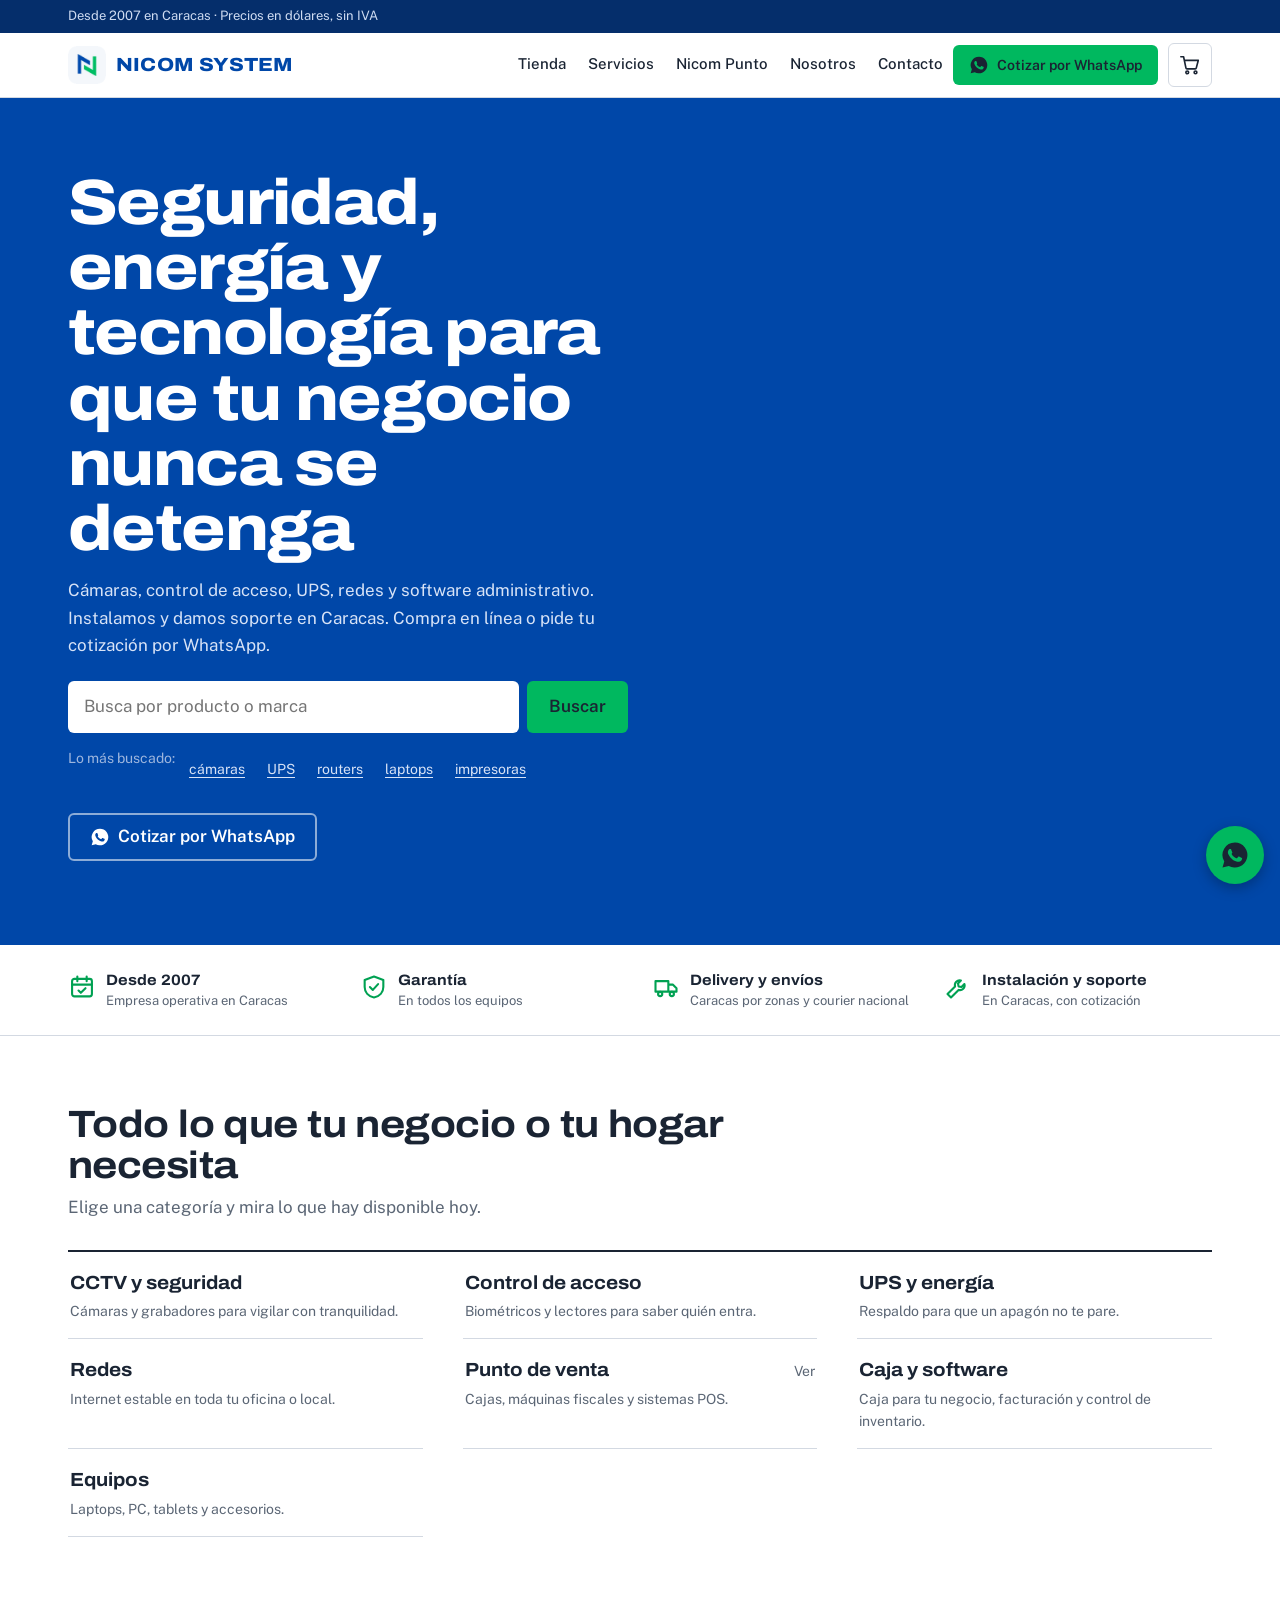
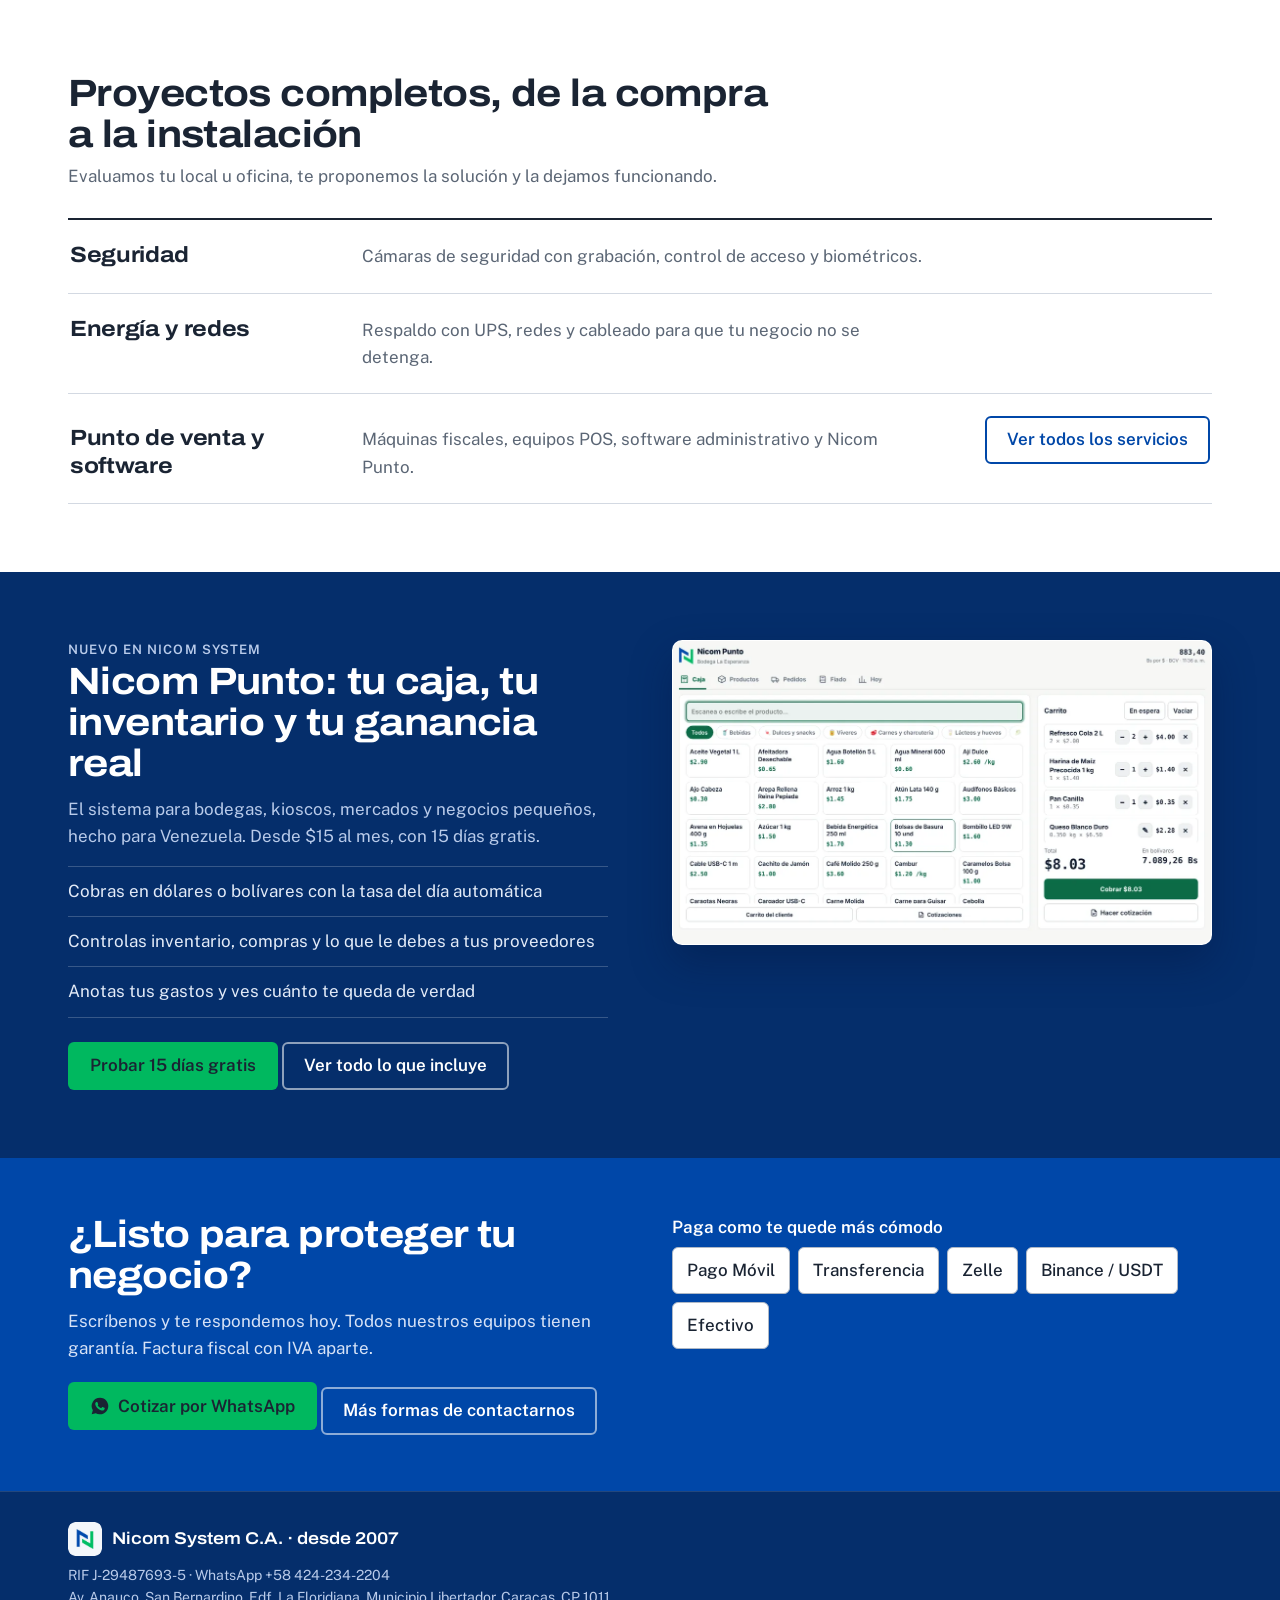
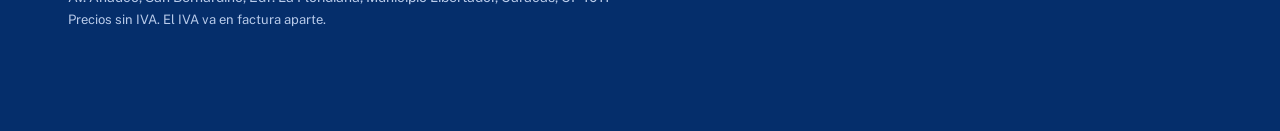
==== index.html @ 0c3a4e1d "Add files via upload" ====
<!DOCTYPE html>
<html lang="es">
<head>
<meta charset="utf-8">
<meta name="viewport" content="width=device-width, initial-scale=1">
<title>Cámaras de seguridad, UPS y control de acceso en Caracas | Nicom System</title>
<meta name="description" content="Venta e instalación de cámaras de seguridad, UPS, control de acceso biométrico, redes y punto de venta en Caracas. Compra en línea o cotiza por WhatsApp. Garantía y soporte.">
<link rel="canonical" href="https://nicomsystem.com/">
<meta property="og:type" content="website">
<meta property="og:title" content="Cámaras de seguridad, UPS y control de acceso en Caracas | Nicom System">
<meta property="og:description" content="Venta e instalación de cámaras de seguridad, UPS, control de acceso biométrico, redes y punto de venta en Caracas. Compra en línea o cotiza por WhatsApp. Garantía y soporte.">
<meta property="og:url" content="https://nicomsystem.com/">
<meta property="og:image" content="https://nicomsystem.com/img/logo-nicom.png">
<meta name="theme-color" content="#0047A8">
<!-- LOGOS: archivos en la carpeta img/ (reemplaza el archivo para cambiar el logo) -->
<link rel="icon" type="image/png" href="img/logo-nicom.png">
<link rel="apple-touch-icon" href="img/logo-nicom.png">
<link rel="preconnect" href="https://fonts.googleapis.com">
<link rel="preconnect" href="https://fonts.gstatic.com" crossorigin>
<link rel="stylesheet" href="https://fonts.googleapis.com/css2?family=Archivo:wdth,wght@100,500..800&family=Public+Sans:wght@400;500;600&display=swap">
<script type="application/ld+json">
{"@context":"https://schema.org","@type":"LocalBusiness","name":"Nicom System C.A.","url":"https://nicomsystem.com/","telephone":"+584242342204","taxID":"J-29487693-5","address":{"@type":"PostalAddress","streetAddress":"Av. Anauco, San Bernardino, Edf. La Floridiana","addressLocality":"Caracas","addressRegion":"Distrito Capital","postalCode":"1011","addressCountry":"VE"}}
</script>
<link rel="stylesheet" href="estilos.css?v=7">
<script>
/* Enlaces viejos con # (por ejemplo nicomsystem.com/#tienda) llevan a la página nueva */
(function(){var m={'#tienda':'tienda.html','#servicios':'servicios.html','#punto-de-venta':'servicios.html#punto-de-venta','#nicom-punto':'nicom-punto.html','#proyectos':'servicios.html','#nosotros':'nosotros.html','#pagos':'nosotros.html#pagos','#contacto':'nosotros.html#contacto'};
var t=m[location.hash];if(!t)return;var p=t.split('#');location.replace(p[0]+location.search+(p[1]?'#'+p[1]:''))})();
</script>
</head>
<body>
<div class="franja"><div class="wrap" id="franja">Desde 2007 en Caracas · Precios en dólares, sin IVA</div></div>

<!-- ===== ENCABEZADO ===== -->
<header class="top">
  <div class="wrap nav">
    <a class="brand" href="./" aria-label="Nicom System C.A., inicio"><img src="img/logo-nicom.png" alt="Logo de Nicom System" width="38" height="38">NICOM SYSTEM</a>
    <nav class="menu" aria-label="Principal">
      <a href="tienda.html">Tienda</a><a href="servicios.html">Servicios</a><a href="nicom-punto.html">Nicom Punto</a><a href="nosotros.html">Nosotros</a><a href="nosotros.html#contacto">Contacto</a>
    </nav>
    <a class="btn btn-verde btn-sm" data-wa="Hola Nicom System, quiero una cotización de: ____." href="#" rel="noopener"><svg class="wa" viewBox="0 0 24 24"><use href="#iwa"/></svg>Cotizar por WhatsApp</a>
    <button class="cart-btn" id="btnCarrito" aria-label="Ver pedido"><svg class="i" viewBox="0 0 24 24"><circle cx="9" cy="20" r="1.5"/><circle cx="18" cy="20" r="1.5"/><path d="M2 3h3l2.6 12.4a1 1 0 0 0 1 .8h9.2a1 1 0 0 0 1-.8L21 7H6"/></svg><b id="cartN" data-n="0"></b></button>
    <button class="burger" id="burger" aria-label="Abrir menú" aria-expanded="false"><svg class="i" viewBox="0 0 24 24"><path d="M3 6h18M3 12h18M3 18h18"/></svg></button>
  </div>
  <div class="mmenu" id="mmenu">
    <a href="tienda.html">Tienda</a><a href="servicios.html">Servicios</a><a href="nicom-punto.html">Nicom Punto</a><a href="nosotros.html">Nosotros</a><a href="nosotros.html#contacto">Contacto</a>
    <a class="btn btn-verde" data-wa="Hola Nicom System, quiero una cotización de: ____." href="#" rel="noopener">Cotizar por WhatsApp</a>
  </div>
</header>

<main id="inicio">

<!-- ===== HERO: el catálogo es lo primero que se ve ===== -->
<section class="hero azul">
  <div class="wrap hero-g">
    <div>
      <h1>Seguridad, energía y tecnología para que tu negocio nunca se detenga</h1>
      <p class="sub">Cámaras, control de acceso, UPS, redes y software administrativo. Instalamos y damos soporte en Caracas. Compra en línea o pide tu cotización por WhatsApp.</p>
      <form class="hs" id="formHero" role="search"><input id="qHero" type="search" placeholder="Busca por producto o marca" aria-label="Buscar en la tienda" maxlength="60"><button class="btn btn-verde" type="submit">Buscar</button></form>
      <div class="sug"><span>Lo más buscado:</span><button data-q="cámara">cámaras</button><button data-q="UPS">UPS</button><button data-q="router">routers</button><button data-q="laptop">laptops</button><button data-q="impresora">impresoras</button></div>
      <a class="btn btn-linea" data-wa="Hola Nicom System, quiero una cotización de: ____." href="#" rel="noopener"><svg class="wa" viewBox="0 0 24 24"><use href="#iwa"/></svg>Cotizar por WhatsApp</a>
    </div>
    <div class="colder">
      <div class="vit" id="vit" hidden>
        <button class="vit-img" id="vitImg" aria-label="Ver detalle del producto"></button>
        <div class="vit-b">
          <div class="vit-top"><span class="vit-cat" id="vitCat"></span><span class="vit-n" id="vitN"></span></div>
          <h2 id="vitNom"></h2>
          <div class="price" id="vitPrecio"></div>
          <div class="iva" id="vitIva"></div>
          <div class="vit-acc">
            <button class="btn btn-verde" id="vitAdd">Agregar al pedido</button>
            <button class="btn btn-borde vit-nav" id="vitPrev" aria-label="Producto anterior">&lsaquo;</button>
            <button class="btn btn-borde vit-nav" id="vitNext" aria-label="Producto siguiente">&rsaquo;</button>
          </div>
        </div>
      </div>
      <div class="lista-p" id="listaP" hidden>
        <h2>Bajaron de precio</h2>
        <div id="listaPItems"></div>
      </div>
    </div>
  </div>
</section>

<!-- ===== GARANTÍA Y SERVICIO ===== -->
<section class="ben" aria-label="Por qué comprar en Nicom System">
  <div class="wrap ben-g">
    <div class="b"><svg class="i" viewBox="0 0 24 24"><rect x="3.500" y="5" width="17" height="15" rx="2"/><path d="M3.500 10h17M8 3v4M16 3v4M9 15l2 2 4-4"/></svg><div><strong>Desde 2007</strong><span>Empresa operativa en Caracas</span></div></div>
    <div class="b"><svg class="i" viewBox="0 0 24 24"><path d="M12 3l8 3v6c0 4.5-3.2 8-8 9-4.8-1-8-4.5-8-9V6z"/><path d="M8.5 12l2.5 2.5 4.5-5"/></svg><div><strong>Garantía</strong><span>En todos los equipos</span></div></div>
    <div class="b"><svg class="i" viewBox="0 0 24 24"><path d="M3 7h11v9H3zM14 10h4l3 3v3h-7z"/><circle cx="7" cy="18" r="1.800"/><circle cx="17" cy="18" r="1.800"/></svg><div><strong>Delivery y envíos</strong><span>Caracas por zonas y courier nacional</span></div></div>
    <div class="b"><svg class="i" viewBox="0 0 24 24"><path d="M14.500 6.500a4 4 0 0 0-5 5L3 18l3 3 6.500-6.500a4 4 0 0 0 5-5l-2.500 2.500-2.500-.5-.5-2.500z"/></svg><div><strong>Instalación y soporte</strong><span>En Caracas, con cotización</span></div></div>
  </div>
</section>

<!-- ===== ÍNDICE DE CATEGORÍAS ===== -->
<section id="categorias">
  <div class="wrap">
    <div class="sec-head"><h2>Todo lo que tu negocio o tu hogar necesita</h2><p>Elige una categoría y mira lo que hay disponible hoy.</p></div>
    <div class="indice" id="indice">
      <button class="idx" data-cat="Cámaras y CCTV"><span><span class="nm">CCTV y seguridad</span><span class="nt">Cámaras y grabadores para vigilar con tranquilidad.</span></span><span class="ct" id="n0"></span></button>
      <button class="idx" data-cat="Control de acceso"><span><span class="nm">Control de acceso</span><span class="nt">Biométricos y lectores para saber quién entra.</span></span><span class="ct" id="n1"></span></button>
      <button class="idx" data-cat="UPS y energía"><span><span class="nm">UPS y energía</span><span class="nt">Respaldo para que un apagón no te pare.</span></span><span class="ct" id="n2"></span></button>
      <button class="idx" data-cat="Redes"><span><span class="nm">Redes</span><span class="nt">Internet estable en toda tu oficina o local.</span></span><span class="ct" id="n3"></span></button>
      <a class="idx" href="servicios.html#punto-de-venta"><span><span class="nm">Punto de venta</span><span class="nt">Cajas, máquinas fiscales y sistemas POS.</span></span><span class="ct">Ver</span></a>
      <button class="idx" data-cat="Software y licencias"><span><span class="nm">Caja y software</span><span class="nt">Caja para tu negocio, facturación y control de inventario.</span></span><span class="ct" id="n4"></span></button>
      <button class="idx" data-cat="Laptops"><span><span class="nm">Equipos</span><span class="nt">Laptops, PC, tablets y accesorios.</span></span><span class="ct" id="n5"></span></button>
    </div>
  </div>
</section>

<!-- ===== DESTACADOS (con foto) ===== -->
<section class="banda" id="destacados">
  <div class="wrap">
    <div class="sec-head"><h2>Productos destacados</h2><p>Precios sin IVA. El IVA va en factura aparte.</p></div>
    <div class="grid" id="gridDest"><div class="skel"></div><div class="skel"></div><div class="skel"></div><div class="skel"></div></div>
  </div>
</section>

<!-- ===== SERVICIOS (resumen) ===== -->
<section id="servicios">
  <div class="wrap">
    <div class="sec-head"><h2>Proyectos completos, de la compra a la instalación</h2><p>Evaluamos tu local u oficina, te proponemos la solución y la dejamos funcionando.</p></div>
    <div class="filas">
      <div class="fila"><h3>Seguridad</h3><p>Cámaras de seguridad con grabación, control de acceso y biométricos.</p></div>
      <div class="fila"><h3>Energía y redes</h3><p>Respaldo con UPS, redes y cableado para que tu negocio no se detenga.</p></div>
      <div class="fila"><h3>Punto de venta y software</h3><p>Máquinas fiscales, equipos POS, software administrativo y Nicom Punto.</p><a class="btn btn-borde" href="servicios.html">Ver todos los servicios</a></div>
    </div>
  </div>
</section>


<!-- ===== NICOM PUNTO (destacado) ===== -->
<section class="azul-o punto-dest">
  <div class="wrap dos">
    <div>
      <p class="kick">Nuevo en Nicom System</p>
      <h2>Nicom Punto: tu caja, tu inventario y tu ganancia real</h2>
      <p style="margin-top:12px">El sistema para bodegas, kioscos, mercados y negocios pequeños, hecho para Venezuela. Desde $15 al mes, con 15 días gratis.</p>
      <ul class="lista">
        <li>Cobras en dólares o bolívares con la tasa del día automática</li>
        <li>Controlas inventario, compras y lo que le debes a tus proveedores</li>
        <li>Anotas tus gastos y ves cuánto te queda de verdad</li>
      </ul>
      <a class="btn btn-verde" href="https://punto.nicomsystem.com" rel="noopener">Probar 15 días gratis</a>
      <a class="btn btn-linea" href="nicom-punto.html">Ver todo lo que incluye</a>
    </div>
    <div class="shot-hero"><img src="img/pc-caja.webp" width="1100" height="619" loading="lazy" alt="Pantalla de caja de Nicom Punto"></div>
  </div>
</section>


<!-- ===== PAGOS Y CONTACTO ===== -->
<section class="azul cta">
  <div class="wrap dos">
    <div>
      <h2>¿Listo para proteger tu negocio?</h2>
      <p style="margin:12px 0 20px;color:#D7E3F7">Escríbenos y te respondemos hoy. Todos nuestros equipos tienen garantía. Factura fiscal con IVA aparte.</p>
      <a class="btn btn-verde" data-wa="Hola Nicom System, quiero una cotización de: ____." href="#" rel="noopener"><svg class="wa" viewBox="0 0 24 24"><use href="#iwa"/></svg>Cotizar por WhatsApp</a>
      <a class="btn btn-linea" href="nosotros.html#contacto">Más formas de contactarnos</a>
    </div>
    <div>
      <p style="font-weight:600;color:#fff">Paga como te quede más cómodo</p>
      <div class="pagos"><span class="pago">Pago Móvil</span><span class="pago">Transferencia</span><span class="pago">Zelle</span><span class="pago">Binance / USDT</span><span class="pago">Efectivo</span></div>
    </div>
  </div>
</section>

</main>

<footer>
  <div class="wrap">
    <div class="fbrand"><img src="img/logo-nicom.png" alt="" width="34" height="34" loading="lazy">Nicom System C.A. · desde 2007</div>
    RIF J-29487693-5 · WhatsApp +58 424-234-2204<br>
    Av. Anauco, San Bernardino, Edf. La Floridiana, Municipio Libertador, Caracas, CP 1011<br>
    <span style="font-size:13px">Precios sin IVA. El IVA va en factura aparte.</span>
  </div>
</footer>

<a class="fwa" data-wa="Hola Nicom System, quiero una cotización de: ____." href="#" rel="noopener" aria-label="Escribir por WhatsApp"><svg class="wa" viewBox="0 0 24 24"><use href="#iwa"/></svg></a>

<svg width="0" height="0" style="position:absolute" aria-hidden="true"><symbol id="iwa" viewBox="0 0 24 24"><path d="M12 2a10 10 0 0 0-8.6 15.1L2 22l5-1.3A10 10 0 1 0 12 2zm5.2 14.2c-.2.6-1.3 1.2-1.8 1.2-.5.1-1 .2-3.3-.7-2.8-1.1-4.6-4-4.7-4.2-.1-.2-1.1-1.5-1.1-2.8 0-1.3.7-1.9.9-2.2.2-.3.5-.3.7-.3h.5c.2 0 .4 0 .6.5.2.6.8 2 .8 2.1.1.1.1.3 0 .4l-.3.5c-.1.2-.3.3-.1.6.2.3.7 1.2 1.5 1.9 1 .9 1.9 1.2 2.2 1.3.3.1.4.1.6-.1.2-.2.7-.8.9-1.1.2-.3.4-.2.6-.1l1.9.9c.3.1.5.2.5.3.1.1.1.6-.1 1.2z"/></symbol></svg>

<!-- ===== CARRITO ===== -->
<div class="ov" id="ov"></div>
<aside class="drawer" id="drawer" aria-label="Tu pedido" aria-hidden="true">
  <header><h2 style="font-size:20px">Tu pedido</h2><button class="x" id="cerrarCarrito" aria-label="Cerrar">×</button></header>
  <div class="items" id="items"></div>
  <div class="foot" id="footCarrito">
    <div class="tot"><span>Total</span><span id="totUsd">$0.00</span></div>
    <div class="iva" id="totBs" style="margin-top:2px"></div>
    <div class="iva">Precios sin IVA. El IVA va en factura aparte.</div>
    <button class="btn btn-azul" id="btnPagar">Solicitar mi pedido</button>
    <button class="btn btn-borde" id="btnVaciar" style="min-height:40px;font-size:14px">Vaciar pedido</button>
  </div>
</aside>

<!-- ===== MODAL DE PAGO ===== -->
<dialog id="dlgPago"><div class="dg co">
  <button class="x" data-close aria-label="Cerrar">×</button>
  <h2>Confirma tu pedido</h2>
  <div class="iva" id="resPago"></div>
  <label for="pNombre" style="font-size:14px;font-weight:600;display:block;margin-top:14px">Tu nombre</label>
  <input id="pNombre" autocomplete="name" maxlength="80" placeholder="Para identificar tu pedido">
  <label for="pTel" style="font-size:14px;font-weight:600;display:block;margin-top:12px">Tu WhatsApp</label>
  <input id="pTel" type="tel" inputmode="tel" autocomplete="tel" maxlength="20" placeholder="Ej: 0424 234 2204">
  <p style="font-weight:600;margin-top:12px">¿Cómo lo recibes?</p>
  <div class="metodos" id="entregas">
    <label><input type="radio" name="entrega" value="delivery" checked>Delivery en Caracas</label>
    <label><input type="radio" name="entrega" value="courier">Envío nacional por courier</label>
  </div>
  <label for="pZona" id="lblZona" style="font-size:14px;font-weight:600;display:block">Zona o urbanización en Caracas</label>
  <input id="pZona" maxlength="100" placeholder="Ej: San Bernardino">
  <div class="err" id="ePago" style="color:#B3261E"></div>
  <p style="font-weight:600;margin-top:8px">¿Cómo prefieres pagar?</p>
  <div class="metodos" id="metodos">
    <label><input type="radio" name="metodo" value="Pago Móvil" checked>Pago Móvil</label>
    <label><input type="radio" name="metodo" value="Transferencia">Transferencia nacional</label>
    <label><input type="radio" name="metodo" value="Zelle">Zelle</label>
    <label><input type="radio" name="metodo" value="Binance / USDT">Binance P2P / USDT</label>
    <label><input type="radio" name="metodo" value="Efectivo">Efectivo</label>
  </div>
  <p class="iva"><strong>No pagas ahora.</strong> Te respondemos por WhatsApp con la disponibilidad, el tiempo de entrega y el monto exacto en Bs. a la tasa BCV del día. Solo pagas cuando tú lo confirmes.</p>
  <button class="btn btn-verde" id="btnEnviar" style="width:100%;margin-top:14px;white-space:normal"><svg class="wa" viewBox="0 0 24 24"><use href="#iwa"/></svg>Enviar solicitud por WhatsApp</button>
</div></dialog>

<!-- ===== MODAL DE PRODUCTO ===== -->
<dialog id="dlgProd"><div class="dg" id="prodBody"></div></dialog>

<div class="toast" id="toast" role="status"></div>

<script src="nicom.js?v=8" defer></script>
</body>
</html>
---- estilos.css ----
/* Paleta tomada del logo: azul y verde de la N. */
:root{--azul:#0047A8;--azul-o:#052E6B;--verde:#00B85F;--verde-o:#00A152;--tinta:#1A2433;--gris:#5B6675;--linea:#D3D9E2;--banda:#EEF2F7;--blanco:#fff;--ambar-f:#FFE9B8;--ambar-t:#6B4200}
*{box-sizing:border-box;margin:0;padding:0}
html{scroll-behavior:smooth;scroll-padding-top:72px}
body{font-family:"Public Sans",system-ui,-apple-system,"Segoe UI",sans-serif;font-size:16px;line-height:1.6;color:var(--tinta);background:var(--blanco);-webkit-font-smoothing:antialiased}
img{max-width:100%;display:block}
h1,h2,h3,.tit{font-family:Archivo,"Public Sans",system-ui,sans-serif;font-stretch:112%;font-weight:700;line-height:1.08;letter-spacing:-.015em}
h1{font-size:32px;overflow-wrap:break-word;font-weight:800;line-height:1.02;letter-spacing:-.025em}
h2{font-size:28px}h3{font-size:19px;line-height:1.25}
a{color:inherit}button{font:inherit;cursor:pointer}
.wrap{max-width:1180px;margin:0 auto;padding:0 18px}
section{padding:44px 0}
.banda{background:var(--banda)}
.azul{background:var(--azul);color:#fff}
.azul-o{background:var(--azul-o);color:#E3EBF8}
.azul h1,.azul h2,.azul-o h2,.azul-o h3{color:#fff}
.sec-head{max-width:700px;margin-bottom:28px}
.sec-head p{color:var(--gris);margin-top:8px}
.azul-o .sec-head p,.azul-o p{color:#B9CBEA}
.btn{display:inline-flex;align-items:center;justify-content:center;gap:8px;min-height:48px;padding:0 20px;border-radius:6px;border:2px solid transparent;font-weight:600;text-decoration:none;transition:background .15s,color .15s;white-space:nowrap;text-align:center}
.btn-azul{background:var(--azul);color:#fff}.btn-azul:hover{background:var(--azul-o)}
.btn-verde{background:var(--verde);color:var(--tinta)}.btn-verde:hover{background:var(--verde-o)}
.btn-borde{border-color:var(--azul);color:var(--azul);background:transparent}.btn-borde:hover{background:var(--azul);color:#fff}
.btn-blanco{background:#fff;color:var(--azul)}.btn-blanco:hover{background:var(--banda)}
.btn-linea{border-color:rgba(255,255,255,.55);color:#fff;background:transparent}.btn-linea:hover{background:rgba(255,255,255,.12)}
.btn-sm{min-height:40px;padding:0 14px;font-size:14px}
:focus-visible{outline:3px solid var(--verde);outline-offset:2px}
svg.wa{width:20px;height:20px;fill:currentColor;flex:none}
svg.i{width:22px;height:22px;fill:none;stroke:currentColor;stroke-width:1.8;stroke-linecap:round;stroke-linejoin:round;flex:none}
/* franja superior con la tasa */
.franja{background:var(--azul-o);color:#CFDCF2;font-size:13px;padding:6px 0}
/* encabezado */
header.top{position:sticky;top:0;z-index:50;background:#fff;border-bottom:1px solid var(--linea)}
.nav{display:flex;align-items:center;gap:10px;height:64px}.cart-btn,.burger{flex:none;min-width:44px}
.brand{display:flex;align-items:center;gap:10px;text-decoration:none;margin-right:auto;font-family:Archivo,sans-serif;font-stretch:112%;font-weight:800;font-size:19px;letter-spacing:.01em;color:var(--azul)}
.brand img{width:38px;height:38px;border-radius:8px}
.menu{display:none;gap:22px}
.menu a{text-decoration:none;font-size:15px;font-weight:500;color:var(--tinta);padding:6px 0;border-bottom:2px solid transparent}
.menu a:hover{border-color:var(--verde)}
.cart-btn{position:relative;background:#fff;border:1px solid var(--linea);color:var(--tinta);border-radius:6px;width:44px;height:44px;display:grid;place-items:center}
.cart-btn b{position:absolute;top:-7px;right:-7px;background:var(--azul);color:#fff;font-size:12px;min-width:20px;height:20px;border-radius:10px;display:grid;place-items:center;padding:0 5px}
.cart-btn b[data-n="0"]{display:none}
.burger{background:#fff;border:1px solid var(--linea);color:var(--tinta);width:44px;height:44px;border-radius:6px;display:grid;place-items:center}
.nav .btn-verde{display:none}
.mmenu{display:none;background:#fff;padding:4px 18px 16px;border-bottom:1px solid var(--linea)}
.mmenu.open{display:block}
.mmenu a{display:block;padding:13px 0;text-decoration:none;border-bottom:1px solid var(--linea);font-weight:500}
.mmenu .btn{margin-top:12px;width:100%;border:0}
/* hero */
.hero{padding:44px 0 52px}
.hero-g{display:grid;gap:32px;grid-template-columns:minmax(0,1fr)}.hero-g>*{min-width:0}
.hero p.sub{font-size:17px;color:#D7E3F7;max-width:560px;margin:16px 0 22px}
.hs{display:flex;gap:8px;max-width:560px}
.hs input{flex:1;min-width:0;min-height:52px;border:0;border-radius:6px;padding:0 16px;font:inherit;color:var(--tinta)}
.hs .btn{min-height:52px}
.sug{display:flex;flex-wrap:wrap;gap:6px 14px;margin:14px 0 22px;font-size:14px}
.sug button{background:none;border:0;color:#D7E3F7;text-decoration:underline;text-underline-offset:3px;padding:0 8px;min-height:44px}.sug{gap:0 6px}
.sug span{color:#9DB6DE}
.lista-p{background:#fff;color:var(--tinta);border-radius:8px;padding:6px 18px 10px;align-self:start}
.lista-p h2{color:var(--tinta);font-size:17px;padding:14px 0 8px;border-bottom:2px solid var(--tinta)}
.pl{display:grid;grid-template-columns:1fr auto;gap:12px;width:100%;text-align:left;background:none;border:0;border-bottom:1px solid var(--linea);padding:12px 0;align-items:baseline}
.pl:last-child{border-bottom:0}
.pl .pn{font-size:14px;line-height:1.35;display:-webkit-box;-webkit-line-clamp:2;-webkit-box-orient:vertical;overflow:hidden}
.pl .pp{font-family:Archivo,sans-serif;font-weight:700;font-variant-numeric:tabular-nums;white-space:nowrap;text-align:right}
.pl .pp s{display:block;font-weight:400;font-size:12px;color:var(--gris)}
.pl:hover .pn{text-decoration:underline}
.colder{align-self:start;min-width:0}
.vit{background:#fff;color:var(--tinta);border-radius:8px;overflow:hidden}
.vit-img{display:grid;place-items:center;width:100%;aspect-ratio:4/3;background:#fff;border:0;padding:18px;cursor:pointer}
.vit-img img{width:100%;height:100%;object-fit:contain}
.vit-b{padding:16px 18px 18px;border-top:4px solid var(--verde)}
.vit-top{display:flex;justify-content:space-between;gap:10px;font-size:13px;color:var(--gris)}
.vit-b h2{color:var(--tinta);font-size:19px;line-height:1.25;margin:6px 0 2px;display:-webkit-box;-webkit-line-clamp:2;-webkit-box-orient:vertical;overflow:hidden}
.vit-b .price{font-size:30px}
.vit-acc{display:flex;gap:8px;margin-top:14px}
.vit-acc .vit-nav{min-width:48px;padding:0;font-size:26px;line-height:1}
.vit-acc #vitAdd{flex:1}
.ben{padding:26px 0;background:#fff;border-bottom:1px solid var(--linea)}
.ben-g{display:grid;grid-template-columns:1fr 1fr;gap:18px 14px}
.ben .b{display:flex;gap:10px;align-items:flex-start}
.ben .b svg{color:var(--verde-o);width:28px;height:28px;margin-top:2px}
.ben .b strong{display:block;font-family:Archivo,sans-serif;font-stretch:108%;font-size:15px;line-height:1.25}
.ben .b span{display:block;font-size:13px;color:var(--gris);line-height:1.35;margin-top:2px}
@media(min-width:900px){.ben-g{grid-template-columns:repeat(4,1fr);gap:24px}.vit-b h2{font-size:22px}}
/* índice de categorías */
.indice{display:grid;gap:0 40px;border-top:2px solid var(--tinta)}
.idx{display:flex;justify-content:space-between;align-items:baseline;gap:12px;width:100%;text-align:left;background:none;border:0;border-bottom:1px solid var(--linea);padding:16px 2px;text-decoration:none;color:inherit}
.idx .nm{font-family:Archivo,sans-serif;font-stretch:108%;font-weight:700;font-size:19px}
.idx .nt{font-size:14px;color:var(--gris);display:block;font-weight:400;font-family:"Public Sans",sans-serif;margin-top:2px}
.idx .ct{font-size:14px;color:var(--gris);font-variant-numeric:tabular-nums;white-space:nowrap}
.idx:hover{background:var(--banda)}
.idx:hover .nm{color:var(--azul)}
/* productos: rejilla con líneas compartidas, como un catálogo impreso */
.grid{display:grid;grid-template-columns:repeat(2,1fr);border-top:1px solid var(--linea);border-left:1px solid var(--linea);background:#fff}
.card{border-right:1px solid var(--linea);border-bottom:1px solid var(--linea);display:flex;flex-direction:column;min-width:0}
.card-img{aspect-ratio:1/1;background:#fff;border:0;display:grid;place-items:center;position:relative;padding:14px;width:100%}
.card-img img{width:100%;height:100%;object-fit:contain}
.card-img img.phl{width:44%;height:auto;opacity:.18;filter:grayscale(1)}
.tag{position:absolute;top:8px;left:8px;font-size:12px;font-weight:600;padding:2px 8px;border-radius:3px;background:var(--ambar-f);color:var(--ambar-t)}
.tag.gris{background:var(--banda);color:var(--gris)}
.card-b{padding:4px 12px 14px;display:flex;flex-direction:column;gap:3px;flex:1}
.card .cat{font-size:13px;color:var(--gris)}
.card h3{font-family:"Public Sans",sans-serif;font-stretch:100%;font-weight:600;font-size:14px;line-height:1.35;letter-spacing:0;display:-webkit-box;-webkit-line-clamp:2;-webkit-box-orient:vertical;overflow:hidden;min-height:38px;cursor:pointer}
.price{font-family:Archivo,sans-serif;font-stretch:108%;font-weight:800;font-size:22px;margin-top:6px;font-variant-numeric:tabular-nums;letter-spacing:-.01em}
.price s{font-family:"Public Sans",sans-serif;font-weight:400;font-size:13px;color:var(--gris);margin-left:6px}
.iva{font-size:12.500px;color:var(--gris);line-height:1.35}
.card .btn{width:100%;min-height:42px;font-size:14px;padding:0 8px;white-space:normal;margin-top:10px}
/* tienda */
.tools{display:flex;flex-direction:column;gap:10px;margin-bottom:16px}
.search{display:flex;gap:8px}.search input{flex:1;min-width:0}
.search input,.f input,.f select,.f textarea,.co input,.co select,.co textarea,#selCat{font:inherit;width:100%;min-height:48px;border:1px solid #AEB8C6;border-radius:6px;padding:0 14px;background:#fff;color:var(--tinta)}
.f textarea{padding:12px 14px;min-height:96px;resize:vertical}
.chips{display:flex;gap:6px;overflow-x:auto;padding-bottom:8px;scrollbar-width:thin}
.chip{flex:none;border:1px solid #AEB8C6;background:#fff;border-radius:6px;padding:8px 14px;font-size:14px;min-height:40px;font-weight:500}
.chip.on{background:var(--azul);color:#fff;border-color:var(--azul)}
.estado{color:var(--gris);font-size:14px;margin:6px 0 14px}
.vacio{border:1px dashed #AEB8C6;padding:30px 18px;text-align:center;color:var(--gris);background:#fff}
.vacio .btn{margin-top:14px}
.mas{text-align:center;margin-top:24px}
.skel{height:300px;background:linear-gradient(90deg,#E6EBF2,#F3F6FA,#E6EBF2);background-size:200% 100%;animation:sk 1.3s infinite;border-right:1px solid #fff;border-bottom:1px solid #fff}
@keyframes sk{to{background-position:-200% 0}}
/* qué necesitas */
.probs{border-top:2px solid var(--tinta);max-width:860px}
details.prob{border-bottom:1px solid var(--linea)}
details.prob summary{cursor:pointer;list-style:none;display:flex;justify-content:space-between;gap:16px;align-items:center;padding:18px 2px;font-family:Archivo,sans-serif;font-stretch:108%;font-weight:700;font-size:19px}
details.prob summary::-webkit-details-marker{display:none}
details.prob summary:after{content:"+";font-size:26px;color:var(--azul);line-height:1;font-weight:500}
details.prob[open] summary:after{content:"−"}
.pb{padding:0 2px 20px;max-width:620px}
.pb p{color:var(--gris)}
.pa{display:flex;flex-wrap:wrap;gap:10px;margin-top:14px}
/* texto en columnas */
.dos{display:grid;gap:28px}
.lista{list-style:none;margin:18px 0 24px;border-top:1px solid var(--linea)}
.lista li{padding:11px 0;border-bottom:1px solid var(--linea)}
.azul-o .lista,.azul-o .lista li{border-color:rgba(255,255,255,.2)}
/* punto de venta */
.filas{border-top:2px solid var(--tinta)}
.fila{display:grid;gap:8px;padding:22px 2px;border-bottom:1px solid var(--linea)}
.fila p{color:var(--gris);max-width:560px}
.fila .btn{justify-self:start;margin-top:6px}
/* pasos */
.pasos{display:grid;gap:0;counter-reset:p;border-top:2px solid var(--tinta)}
.paso{padding:20px 2px 20px 50px;border-bottom:1px solid var(--linea);position:relative}
.paso:before{counter-increment:p;content:counter(p);position:absolute;left:2px;top:18px;font-family:Archivo,sans-serif;font-weight:800;font-size:26px;color:var(--azul);font-variant-numeric:tabular-nums}
.paso h3{margin-bottom:4px}.paso p{color:var(--gris)}
.pagos{display:flex;flex-wrap:wrap;gap:8px;margin-top:6px}
.pago{border:1px solid #AEB8C6;border-radius:6px;padding:9px 14px;font-weight:500;background:#fff}
/* nosotros */
.lockup{display:flex;align-items:center;gap:14px;margin-bottom:16px}
.lockup img{width:64px;height:64px;border-radius:12px}
.lk1{display:block;font-family:Archivo,sans-serif;font-stretch:112%;font-weight:800;font-size:26px;line-height:1.1;color:var(--azul)}
.lk2{display:block;font-size:14px;color:var(--gris);margin-top:2px}
/* faq */
details.faq{border-bottom:1px solid var(--linea)}
.faqs{border-top:2px solid var(--tinta);max-width:800px}
details.faq summary{cursor:pointer;font-weight:600;padding:16px 2px;list-style:none;display:flex;justify-content:space-between;gap:12px}
details.faq summary::-webkit-details-marker{display:none}
details.faq summary:after{content:"+";color:var(--azul);font-size:22px;line-height:1}
details.faq[open] summary:after{content:"−"}
details.faq p{padding:0 2px 16px;color:var(--gris)}
/* contacto */
.f{display:grid;gap:12px}
.f label{font-size:14px;font-weight:600;display:block;margin-bottom:4px}
.err{color:#FFD2D2;font-size:13px;min-height:18px}
.contacto-datos{list-style:none;margin-top:18px;border-top:1px solid rgba(255,255,255,.25)}
.contacto-datos li a{display:inline-block;padding:8px 0}.contacto-datos li{padding:6px 0;border-bottom:1px solid rgba(255,255,255,.25);color:#E3EBF8}
footer{background:var(--azul-o);color:#B9CBEA;padding:30px 0 100px;font-size:14px;border-top:1px solid rgba(255,255,255,.12)}
footer a{color:#fff;display:inline-block;padding:10px 0}
.fbrand{display:flex;align-items:center;gap:10px;margin-bottom:8px;color:#fff;font-weight:600;font-family:Archivo,sans-serif;font-stretch:112%;font-size:17px}
.fbrand img{width:34px;height:34px;border-radius:7px}
.fwa{position:fixed;right:16px;bottom:16px;z-index:60;width:58px;height:58px;border-radius:50%;background:var(--verde);color:var(--tinta);display:grid;place-items:center;box-shadow:0 4px 14px rgba(0,0,0,.28);text-decoration:none}
.fwa svg{width:30px;height:30px}
/* carrito y modales */
.ov{position:fixed;inset:0;background:rgba(5,30,70,.55);z-index:70;display:none}
.ov.open{display:block}
.drawer{position:fixed;top:0;right:0;bottom:0;width:min(420px,100%);background:#fff;z-index:80;transform:translateX(100%);transition:transform .22s;display:flex;flex-direction:column}
.drawer.open{transform:none}
.drawer header{display:flex;justify-content:space-between;align-items:center;padding:14px 16px;border-bottom:2px solid var(--tinta)}
.x{background:transparent;border:0;font-size:28px;line-height:1;width:44px;height:44px;color:var(--gris)}
.items{flex:1;overflow:auto;padding:4px 16px}
.it{display:grid;grid-template-columns:56px 1fr auto;gap:12px;padding:12px 0;border-bottom:1px solid var(--linea);align-items:center}
.it .im{width:56px;height:56px;border:1px solid var(--linea);display:grid;place-items:center;overflow:hidden}
.it .im img{width:100%;height:100%;object-fit:contain}
.it .im img.phl{width:60%;opacity:.2;filter:grayscale(1)}
.it .n{font-size:13px;line-height:1.3;display:-webkit-box;-webkit-line-clamp:2;-webkit-box-orient:vertical;overflow:hidden}
.q{display:flex;align-items:center;gap:6px;margin-top:6px}
.q button{width:32px;height:32px;border:1px solid #AEB8C6;background:#fff;border-radius:6px}
.q .del{border:0;color:#B3261E;width:auto;padding:0 6px;font-size:12px}
.foot{padding:16px;border-top:2px solid var(--tinta)}
.tot{display:flex;justify-content:space-between;font-family:Archivo,sans-serif;font-weight:800;font-size:21px;font-variant-numeric:tabular-nums}
.foot .btn{width:100%;margin-top:12px}
dialog{border:0;border-radius:8px;padding:0;width:min(560px,calc(100% - 24px));max-height:92vh;overflow:auto;color:var(--tinta)}
dialog::backdrop{background:rgba(5,30,70,.55)}
.dg{padding:20px}
.dg h2{font-size:22px;margin-bottom:12px;padding-right:40px}
dialog .x{position:absolute;right:6px;top:6px}
.metodos{display:grid;gap:8px;margin:12px 0}
.metodos label{display:flex;gap:10px;align-items:center;border:1px solid #AEB8C6;border-radius:6px;padding:12px 14px;cursor:pointer;min-height:48px}
.metodos input{width:18px;height:18px;min-height:0;accent-color:var(--azul)}
.metodos label:has(input:checked){border-color:var(--azul);background:#EAF1FB}
.gal{display:flex;gap:8px;overflow-x:auto;margin-top:8px}
.gal img{width:56px;height:56px;object-fit:contain;border:1px solid var(--linea);cursor:pointer;flex:none}
.big{aspect-ratio:4/3;display:grid;place-items:center;background:#fff;border:1px solid var(--linea)}
.big img{max-height:100%;max-width:100%;object-fit:contain}
.big img.phl{width:30%;opacity:.18;filter:grayscale(1)}
.spec{font-size:14px;margin-top:12px}
.spec div{display:flex;justify-content:space-between;gap:12px;padding:7px 0;border-bottom:1px solid var(--linea)}
.spec span:first-child{color:var(--gris)}
.spec span:last-child{text-align:right;font-weight:600}
.spec-t{font-size:15px;margin:20px 0 0}
.desc{font-size:14px;color:#3C4757;margin-top:12px;white-space:pre-line}
.toast{position:fixed;left:50%;bottom:90px;transform:translateX(-50%);background:var(--tinta);color:#fff;padding:10px 18px;border-radius:6px;z-index:90;font-size:14px;opacity:0;pointer-events:none;transition:opacity .2s}
.toast.on{opacity:1}
@media(min-width:640px){.grid{grid-template-columns:repeat(3,1fr)}.indice{grid-template-columns:1fr 1fr}.tools{flex-direction:row;align-items:center}.tools .search{flex:1;min-width:0}.tools #selCat{width:auto;flex:0 0 240px}}
@media(min-width:900px){h1{font-size:64px}h2{font-size:38px}h3{font-size:22px}body{font-size:17px}section{padding:68px 0}.hero{padding:72px 0 84px}.hero-g{grid-template-columns:minmax(0,1.25fr) minmax(0,1fr);gap:56px;align-items:center}.menu{display:flex}.burger,.mmenu{display:none!important}.nav .btn-verde{display:inline-flex}.grid{grid-template-columns:repeat(4,1fr)}.dos{grid-template-columns:1fr 1fr;gap:64px;align-items:start}.fila{grid-template-columns:260px 1fr auto;gap:32px;align-items:baseline}.fila .btn{margin-top:0}.pasos{grid-template-columns:repeat(3,1fr);border-top:2px solid var(--tinta)}.paso{border-bottom:0;padding:22px 24px 8px 0}.paso:before{position:static;display:block;margin-bottom:8px}.indice{grid-template-columns:1fr 1fr 1fr}}
@media(prefers-reduced-motion:reduce){*{animation:none!important;transition:none!important;scroll-behavior:auto!important}}
.menu a[aria-current=page]{border-color:var(--verde)}.mmenu a[aria-current=page]{font-weight:700}
section.cab{padding:34px 0 30px;background:var(--azul);color:#fff}
.cab h1{font-size:clamp(30px,6vw,46px);color:#fff}.cab p{color:#D7E3F7;margin-top:10px;max-width:640px}
.cab-g{display:grid;gap:22px;align-items:center}
.cab-datos{list-style:none;margin:18px 0 0;padding:0;display:flex;flex-wrap:wrap;gap:8px 22px}
.cab-datos li{display:flex;align-items:center;gap:8px;font-weight:600;font-size:15px;color:#fff}
.cab-datos svg{width:18px;height:18px;flex:none;fill:none;stroke:#3DDC84;stroke-width:2.4;stroke-linecap:round;stroke-linejoin:round}
.cab-wa{background:rgba(255,255,255,.1);border:1px solid rgba(255,255,255,.25);border-radius:10px;padding:18px;display:grid;gap:10px;max-width:360px}
.cab-wa b{font-size:17px;line-height:1.25}.cab-wa p{margin:0;font-size:14px}.cab-wa .btn{width:100%}
section.cta{padding:40px 0}
.azul .pago{color:var(--tinta)}
@media(min-width:900px){.cab-g{grid-template-columns:1fr auto;gap:48px}section.cab{padding:48px 0 40px}section.cta{padding:56px 0}}
/* ===== Nicom Punto (página propia) ===== */
.mini{font-size:14px;color:#B9CBEA;margin-top:14px}
.shot-hero img,.shot-hero video{display:block;width:100%;height:auto;border-radius:10px;border:1px solid rgba(255,255,255,.25);box-shadow:0 18px 40px rgba(0,20,60,.35);background:#fff}
.fgrid{display:grid;gap:0;grid-template-columns:1fr;border-top:2px solid var(--tinta)}
.fcard{padding:22px 2px;border-bottom:1px solid var(--linea);display:grid;gap:8px}
.fcard p{color:var(--gris)}
.ico{width:34px;height:34px;fill:none;stroke:var(--azul);stroke-width:1.8;stroke-linecap:round;stroke-linejoin:round}
.ptag{display:inline-block;font-family:"Public Sans",sans-serif;font-stretch:100%;font-size:12px;font-weight:600;letter-spacing:0;padding:2px 8px;border-radius:99px;background:var(--azul);color:#fff;vertical-align:middle}
.shots{display:grid;gap:28px;grid-template-columns:1fr;justify-items:center}
.shots figure{max-width:340px}.shots img{width:100%;height:auto;border-radius:10px;border:1px solid var(--linea);background:#fff}
.shots figcaption{font-size:14px;color:var(--gris);margin-top:10px}
.planes{display:grid;gap:18px;grid-template-columns:1fr}
.plan{background:#fff;border:1px solid var(--linea);border-radius:10px;padding:24px}
.plan-plus{border:2px solid var(--azul)}
.precio{font-family:Archivo,sans-serif;font-stretch:112%;font-weight:800;font-size:46px;line-height:1;margin-top:8px;color:var(--azul)}
.precio span{font-size:16px;font-weight:600;color:var(--gris);margin-left:4px}
.plan .btn{width:100%}
@media(min-width:900px){.fgrid{grid-template-columns:1fr 1fr;column-gap:56px}.shots{grid-template-columns:1fr 1fr;align-items:start}.planes{grid-template-columns:1fr 1fr;max-width:860px}}
.kick{font-size:13px;font-weight:600;letter-spacing:.08em;text-transform:uppercase;color:var(--verde)}
.punto-dest .lista{margin-top:16px}
.h1-punto{font-size:clamp(30px,4.4vw,50px);line-height:1.05}
.fcard{align-content:start}

/* Datos de entrega (delivery Caracas / envío nacional) */
.co textarea{padding:12px 14px;min-height:72px;resize:vertical}
.co select{padding:0 10px}
.co select:disabled{background:#F1F3F6;color:#7A8594}
.co .lb{font-size:14px;font-weight:600;display:block;margin:12px 0 4px}
.co .op{font-weight:400;color:var(--gris);font-size:13px}
.co .sub{display:block;font-size:13px;color:var(--gris);margin:4px 0 0;font-weight:400}
.co .metodos .sub{margin:2px 0 0}
.co .rec{display:inline-block;background:#E4F4EA;color:#14532D;border-radius:10px;padding:1px 8px;font-size:12px;font-weight:600;margin-left:6px}
.co .metodos span{display:block}
.co .aviso{background:#FFF6E0;border:1px solid #E7C873;border-radius:6px;padding:12px 14px;font-size:14px;line-height:1.45;margin:8px 0}
.co .aviso[hidden],.co [hidden]{display:none}
.co .ck{display:flex;gap:10px;align-items:flex-start;margin-top:10px;font-weight:600;cursor:pointer}
.co .ck input{width:20px;height:20px;min-height:0;margin-top:1px;accent-color:var(--azul);flex:none}
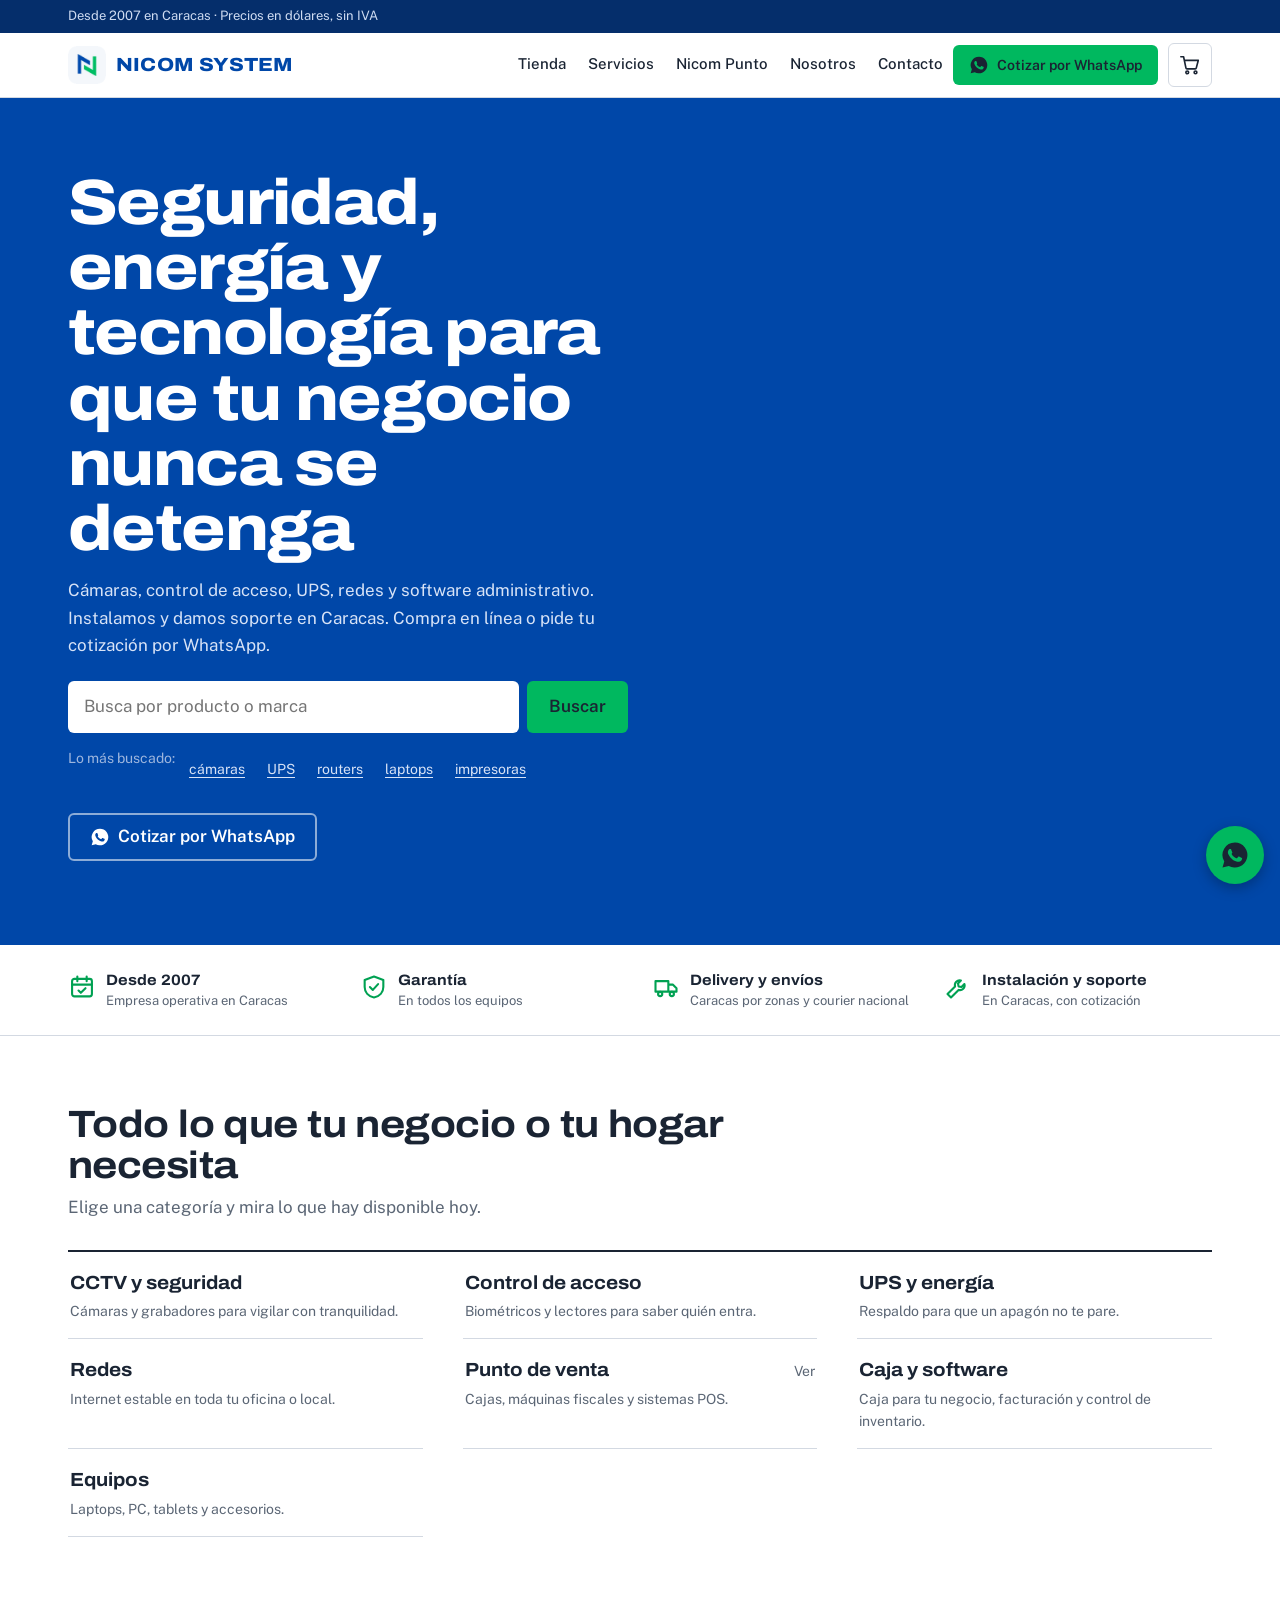
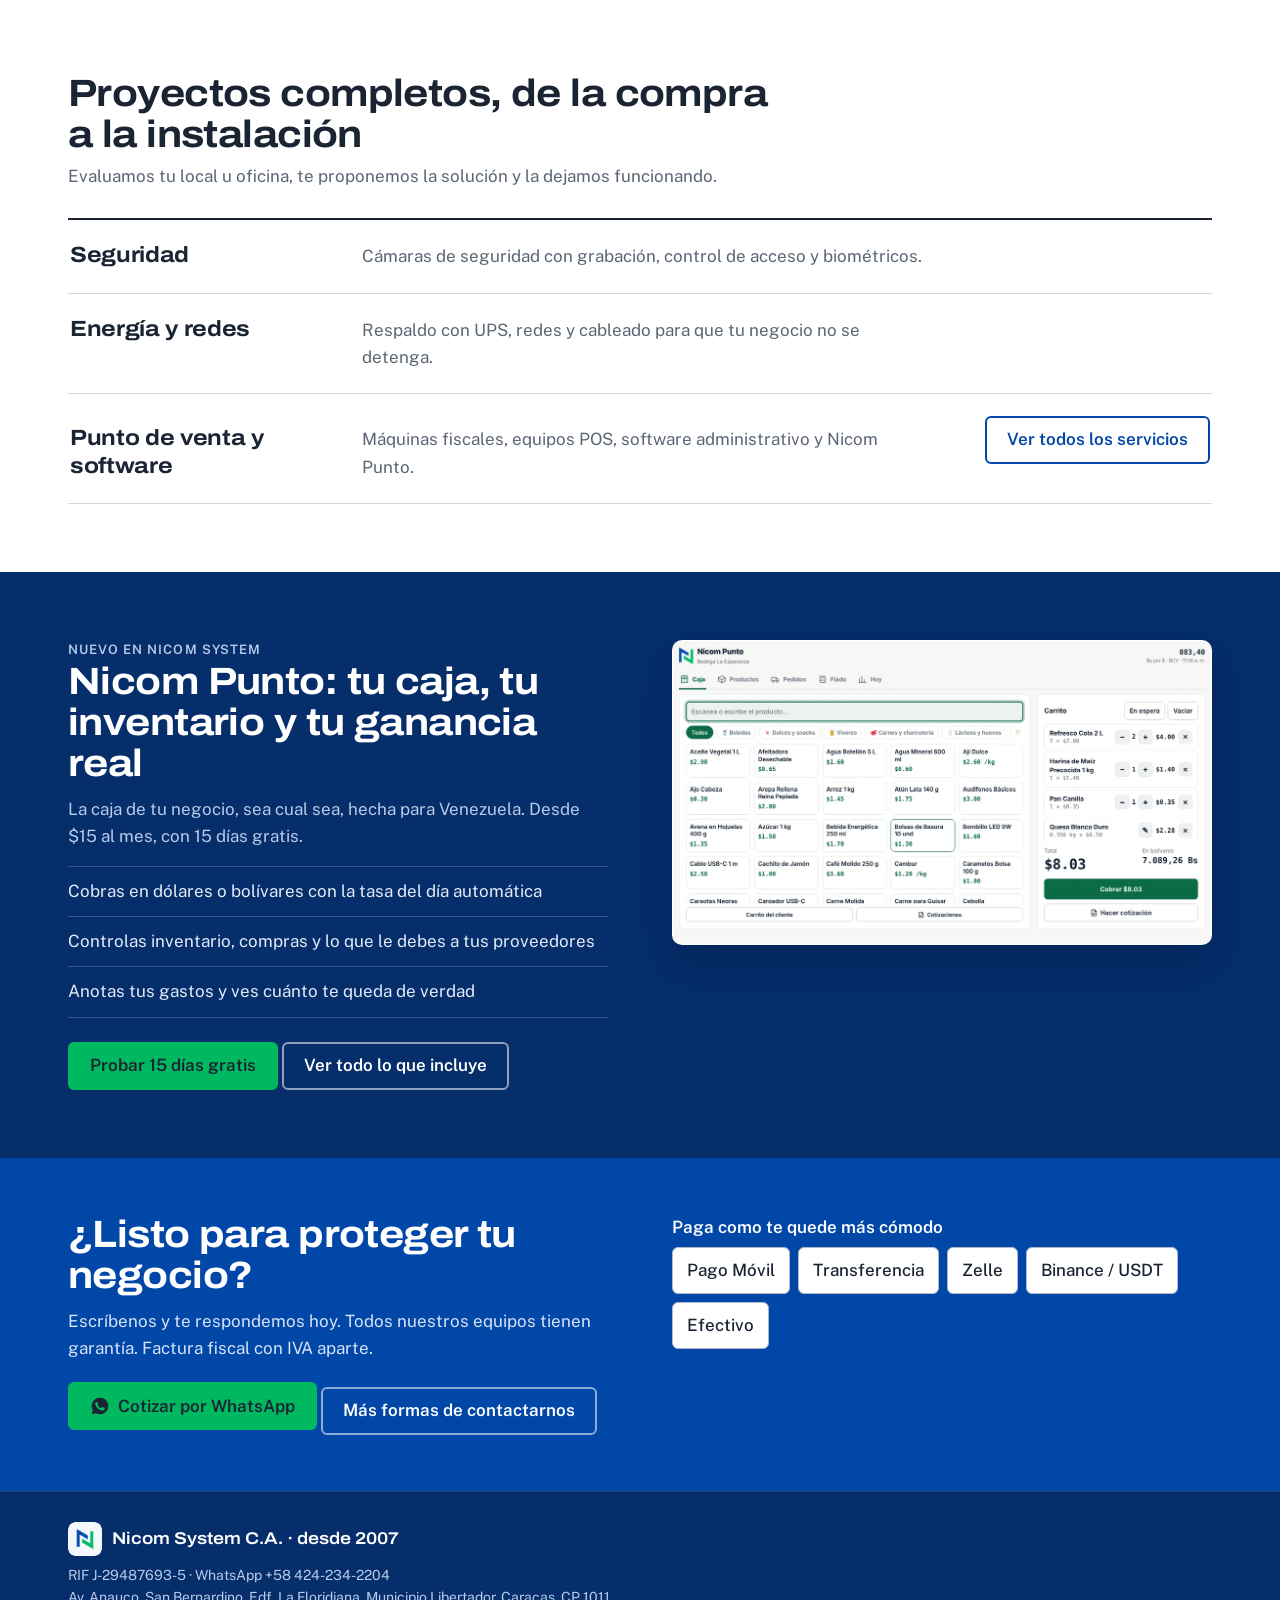
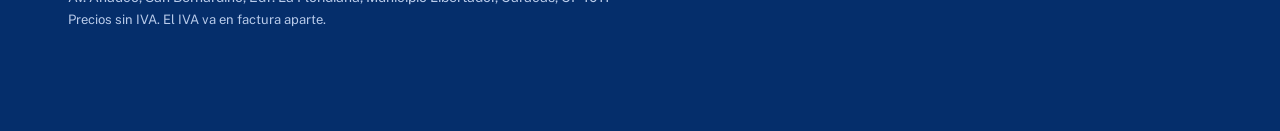
==== commit 7eedde6a: "Add files via upload" ====
--- a/index.html
+++ b/index.html
@@ -21,7 +21,7 @@
 <script type="application/ld+json">
 {"@context":"https://schema.org","@type":"LocalBusiness","name":"Nicom System C.A.","url":"https://nicomsystem.com/","telephone":"+584242342204","taxID":"J-29487693-5","address":{"@type":"PostalAddress","streetAddress":"Av. Anauco, San Bernardino, Edf. La Floridiana","addressLocality":"Caracas","addressRegion":"Distrito Capital","postalCode":"1011","addressCountry":"VE"}}
 </script>
-<link rel="stylesheet" href="estilos.css?v=7">
+<link rel="stylesheet" href="estilos.css?v=8">
 <script>
 /* Enlaces viejos con # (por ejemplo nicomsystem.com/#tienda) llevan a la página nueva */
 (function(){var m={'#tienda':'tienda.html','#servicios':'servicios.html','#punto-de-venta':'servicios.html#punto-de-venta','#nicom-punto':'nicom-punto.html','#proyectos':'servicios.html','#nosotros':'nosotros.html','#pagos':'nosotros.html#pagos','#contacto':'nosotros.html#contacto'};
@@ -136,7 +136,7 @@
     <div>
       <p class="kick">Nuevo en Nicom System</p>
       <h2>Nicom Punto: tu caja, tu inventario y tu ganancia real</h2>
-      <p style="margin-top:12px">El sistema para bodegas, kioscos, mercados y negocios pequeños, hecho para Venezuela. Desde $15 al mes, con 15 días gratis.</p>
+      <p style="margin-top:12px">La caja de tu negocio, sea cual sea, hecha para Venezuela. Desde $15 al mes, con 15 días gratis.</p>
       <ul class="lista">
         <li>Cobras en dólares o bolívares con la tasa del día automática</li>
         <li>Controlas inventario, compras y lo que le debes a tus proveedores</li>
@@ -187,7 +187,7 @@
   <header><h2 style="font-size:20px">Tu pedido</h2><button class="x" id="cerrarCarrito" aria-label="Cerrar">×</button></header>
   <div class="items" id="items"></div>
   <div class="foot" id="footCarrito">
-    <div class="tot"><span>Total</span><span id="totUsd">$0.00</span></div>
+    <div class="tot"><span>Total ($ ref a tasa BCV)</span><span id="totUsd">$0.00</span></div>
     <div class="iva" id="totBs" style="margin-top:2px"></div>
     <div class="iva">Precios sin IVA. El IVA va en factura aparte.</div>
     <button class="btn btn-azul" id="btnPagar">Solicitar mi pedido</button>
@@ -214,13 +214,14 @@
   <div class="err" id="ePago" style="color:#B3261E"></div>
   <p style="font-weight:600;margin-top:8px">¿Cómo prefieres pagar?</p>
   <div class="metodos" id="metodos">
-    <label><input type="radio" name="metodo" value="Pago Móvil" checked>Pago Móvil</label>
-    <label><input type="radio" name="metodo" value="Transferencia">Transferencia nacional</label>
+    <label><input type="radio" name="metodo" value="Pago Móvil" checked>Pago Móvil (Bs.)</label>
+    <label><input type="radio" name="metodo" value="Transferencia">Transferencia nacional (Bs.)</label>
     <label><input type="radio" name="metodo" value="Zelle">Zelle</label>
     <label><input type="radio" name="metodo" value="Binance / USDT">Binance P2P / USDT</label>
     <label><input type="radio" name="metodo" value="Efectivo">Efectivo</label>
   </div>
-  <p class="iva"><strong>No pagas ahora.</strong> Te respondemos por WhatsApp con la disponibilidad, el tiempo de entrega y el monto exacto en Bs. a la tasa BCV del día. Solo pagas cuando tú lo confirmes.</p>
+  <div id="resPago2" aria-live="polite" style="margin-top:12px;padding:12px 14px;border:1px solid #B9CCE8;background:#F1F6FD;border-radius:8px;font-size:14px;line-height:1.5"></div>
+  <p class="iva"><strong>No pagas ahora.</strong> Te confirmamos por WhatsApp la disponibilidad, la entrega y los datos de pago. El monto en Bs. se calcula con el precio referencial y la tasa BCV del día de tu pago; si la tasa cambia, te avisamos el monto actualizado antes de que pagues. Solo pagas cuando tú lo confirmes.</p>
   <button class="btn btn-verde" id="btnEnviar" style="width:100%;margin-top:14px;white-space:normal"><svg class="wa" viewBox="0 0 24 24"><use href="#iwa"/></svg>Enviar solicitud por WhatsApp</button>
 </div></dialog>
 
@@ -229,6 +230,6 @@
 
 <div class="toast" id="toast" role="status"></div>
 
-<script src="nicom.js?v=8" defer></script>
+<script src="nicom.js?v=10" defer></script>
 </body>
 </html>
--- a/estilos.css
+++ b/estilos.css
@@ -264,3 +264,7 @@
 .co .aviso[hidden],.co [hidden]{display:none}
 .co .ck{display:flex;gap:10px;align-items:flex-start;margin-top:10px;font-weight:600;cursor:pointer}
 .co .ck input{width:20px;height:20px;min-height:0;margin-top:1px;accent-color:var(--azul);flex:none}
+
+.co .mapa-acc{display:flex;gap:8px;flex-wrap:wrap;margin-top:8px}
+.co .btn-mapa{display:inline-flex;align-items:center;min-height:44px;padding:0 14px;border:1px solid #AEB8C6;border-radius:6px;background:#fff;color:var(--tinta);font:inherit;font-size:14px;font-weight:600;text-decoration:none;cursor:pointer}
+.co .btn-mapa:hover{border-color:var(--tinta)}
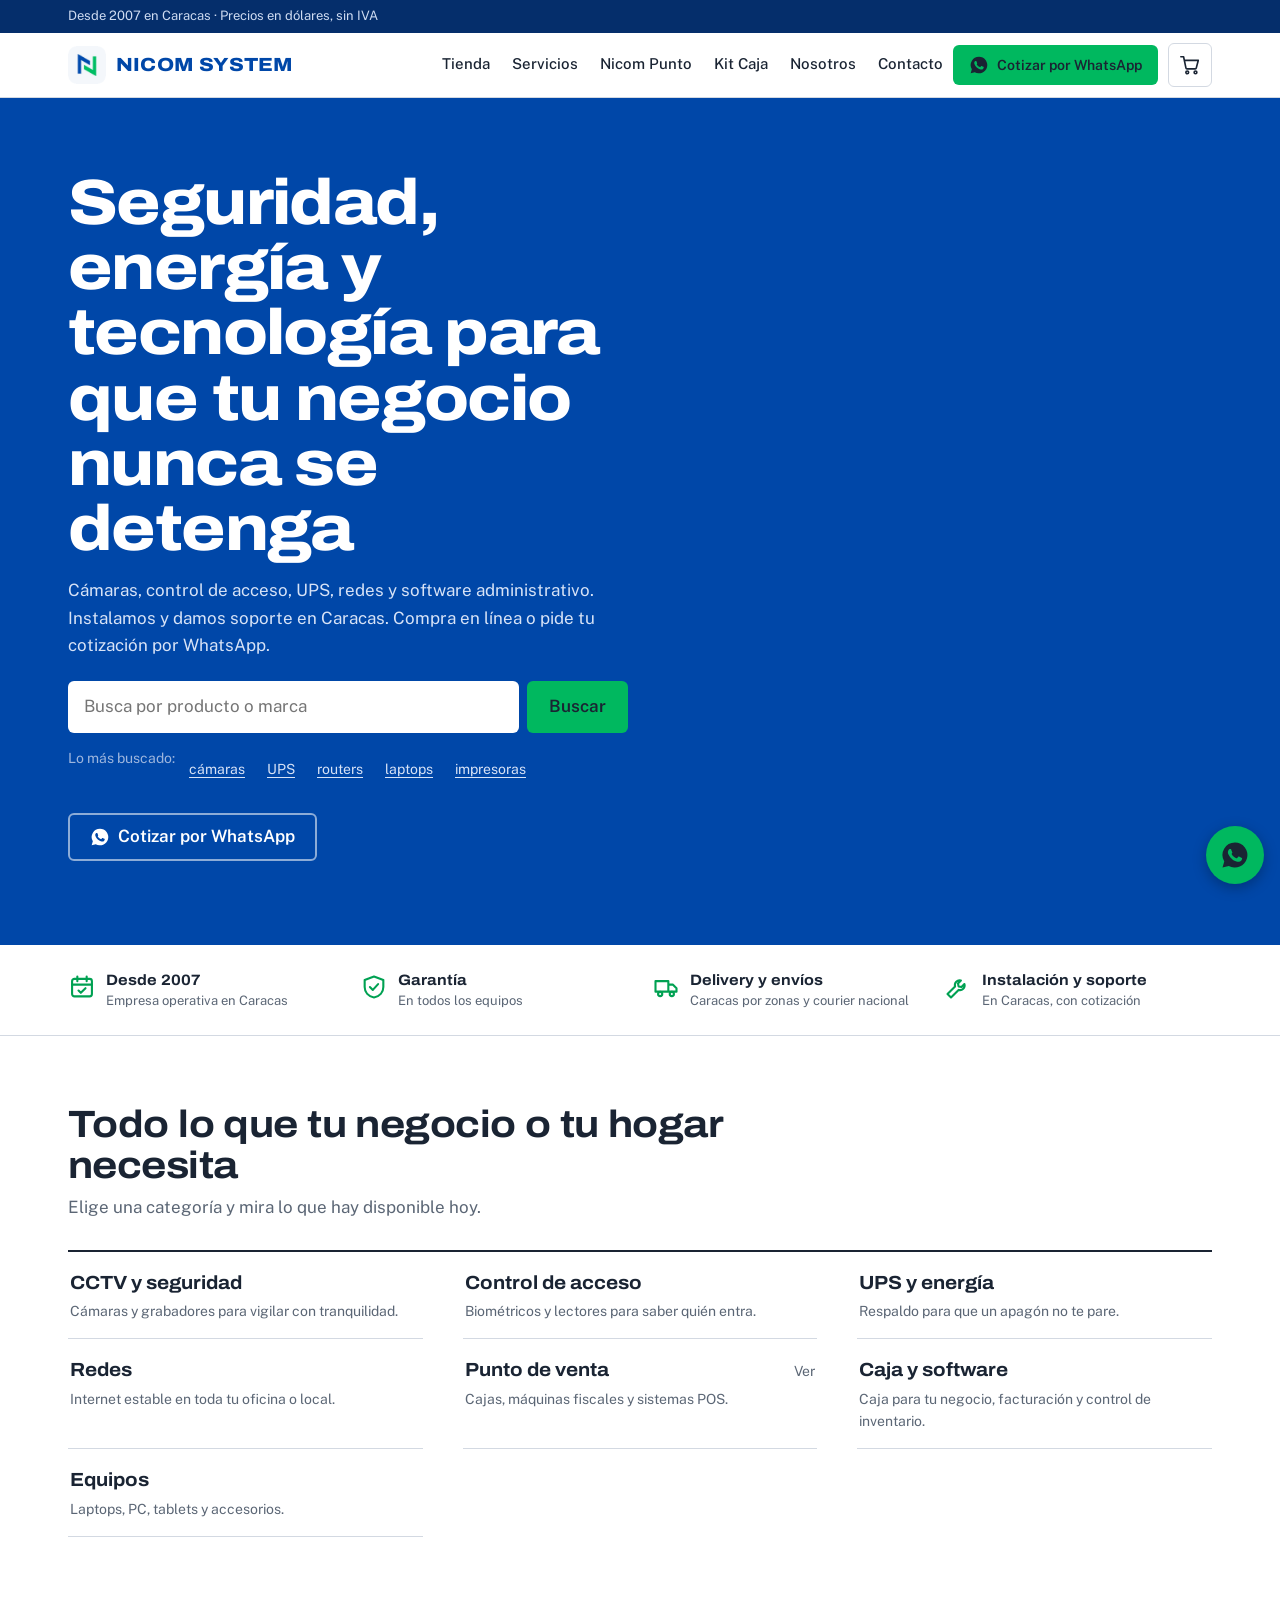
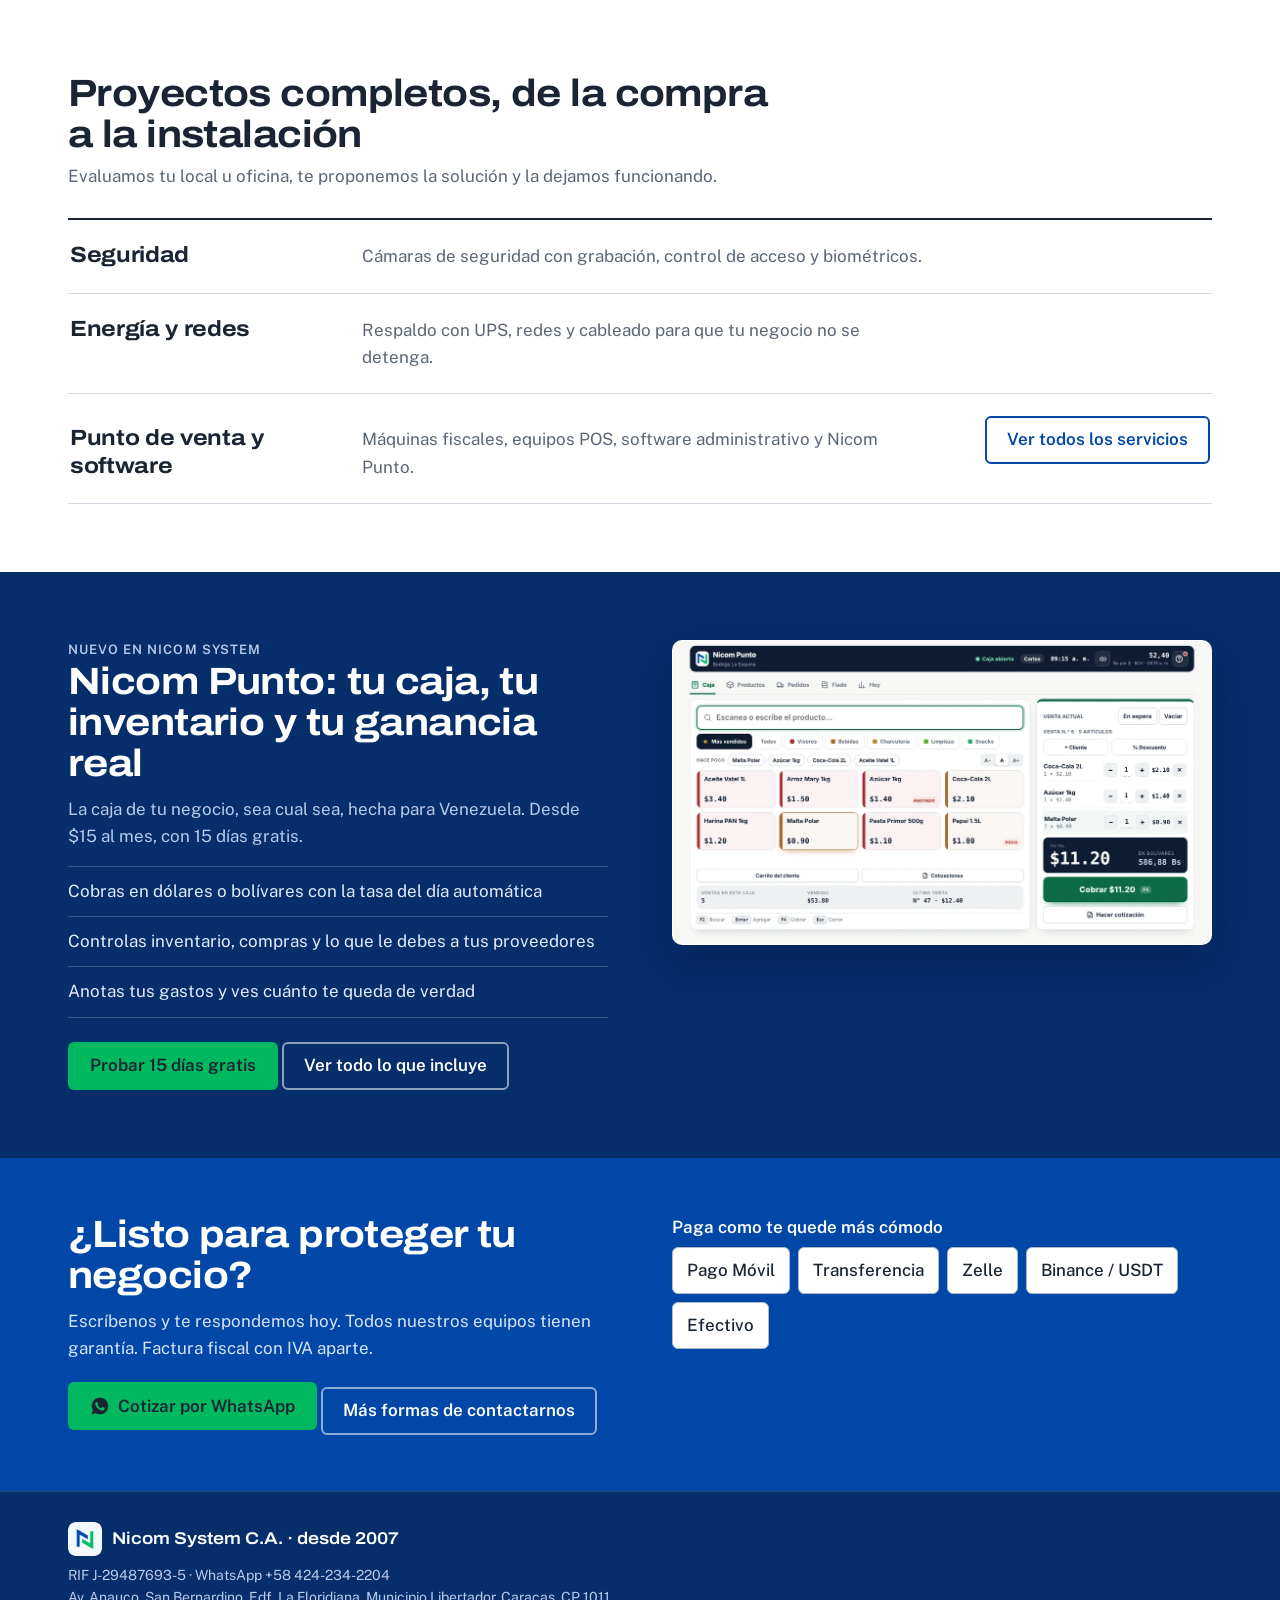
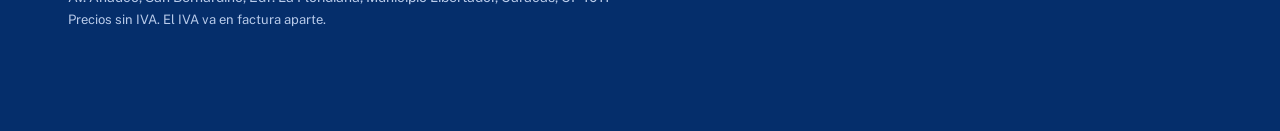
==== commit 96a5b462: "Add files via upload" ====
--- a/index.html
+++ b/index.html
@@ -36,14 +36,14 @@
   <div class="wrap nav">
     <a class="brand" href="./" aria-label="Nicom System C.A., inicio"><img src="img/logo-nicom.png" alt="Logo de Nicom System" width="38" height="38">NICOM SYSTEM</a>
     <nav class="menu" aria-label="Principal">
-      <a href="tienda.html">Tienda</a><a href="servicios.html">Servicios</a><a href="nicom-punto.html">Nicom Punto</a><a href="nosotros.html">Nosotros</a><a href="nosotros.html#contacto">Contacto</a>
+      <a href="tienda.html">Tienda</a><a href="servicios.html">Servicios</a><a href="nicom-punto.html">Nicom Punto</a><a href="kit-caja.html">Kit Caja</a><a href="nosotros.html">Nosotros</a><a href="nosotros.html#contacto">Contacto</a>
     </nav>
     <a class="btn btn-verde btn-sm" data-wa="Hola Nicom System, quiero una cotización de: ____." href="#" rel="noopener"><svg class="wa" viewBox="0 0 24 24"><use href="#iwa"/></svg>Cotizar por WhatsApp</a>
     <button class="cart-btn" id="btnCarrito" aria-label="Ver pedido"><svg class="i" viewBox="0 0 24 24"><circle cx="9" cy="20" r="1.5"/><circle cx="18" cy="20" r="1.5"/><path d="M2 3h3l2.6 12.4a1 1 0 0 0 1 .8h9.2a1 1 0 0 0 1-.8L21 7H6"/></svg><b id="cartN" data-n="0"></b></button>
     <button class="burger" id="burger" aria-label="Abrir menú" aria-expanded="false"><svg class="i" viewBox="0 0 24 24"><path d="M3 6h18M3 12h18M3 18h18"/></svg></button>
   </div>
   <div class="mmenu" id="mmenu">
-    <a href="tienda.html">Tienda</a><a href="servicios.html">Servicios</a><a href="nicom-punto.html">Nicom Punto</a><a href="nosotros.html">Nosotros</a><a href="nosotros.html#contacto">Contacto</a>
+    <a href="tienda.html">Tienda</a><a href="servicios.html">Servicios</a><a href="nicom-punto.html">Nicom Punto</a><a href="kit-caja.html">Kit Caja</a><a href="nosotros.html">Nosotros</a><a href="nosotros.html#contacto">Contacto</a>
     <a class="btn btn-verde" data-wa="Hola Nicom System, quiero una cotización de: ____." href="#" rel="noopener">Cotizar por WhatsApp</a>
   </div>
 </header>
